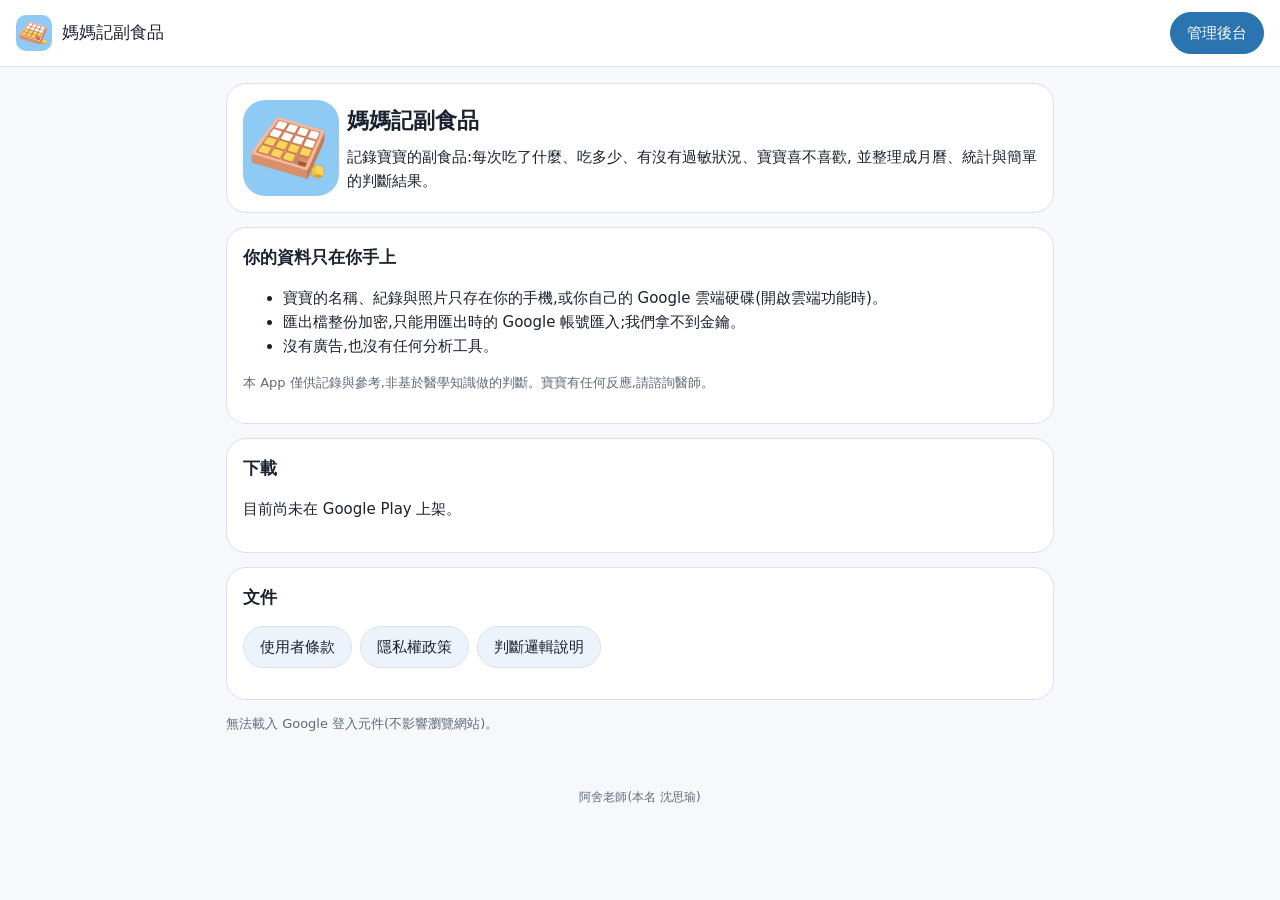
==== index.html @ 1a3c684b "Initial commit: website and admin console Static pages for GitHub Pages: home, terms, privacy policy" ====
<!doctype html>
<html lang="zh-Hant-TW">
<head>
  <meta charset="utf-8">
  <meta name="viewport" content="width=device-width, initial-scale=1">
  <title>媽媽記副食品</title>
  <meta name="description" content="記錄寶寶副食品的 App:吃了什麼、吃多少、有沒有過敏狀況。紀錄只存在你的手機與你自己的 Google 雲端硬碟。">
  <link rel="icon" type="image/png" href="favicon.png">
  <link rel="apple-touch-icon" href="apple-touch-icon.png">
  <link rel="stylesheet" href="css/style.css">
</head>
<body>
  <header class="top">
    <img src="favicon.png" alt="">
    <span class="title">媽媽記副食品</span>
    <span id="account" class="muted"></span>
    <div id="gsi"></div>
    <a id="admin-link" class="btn primary" href="admin.html" hidden>管理後台</a>
  </header>
  <main>
    <div class="card">
      <div class="row">
        <img src="icon_256.png" alt="App 圖示" width="96" height="96" style="border-radius: 22px">
        <div class="grow">
          <h1 style="margin: 0; font-size: 22px">媽媽記副食品</h1>
          <p style="margin: 6px 0 0">記錄寶寶的副食品:每次吃了什麼、吃多少、有沒有過敏狀況、寶寶喜不喜歡,
            並整理成月曆、統計與簡單的判斷結果。</p>
        </div>
      </div>
    </div>
    <div class="card">
      <h2 style="margin-top: 0; font-size: 17px">你的資料只在你手上</h2>
      <ul>
        <li>寶寶的名稱、紀錄與照片只存在你的手機,或你自己的 Google 雲端硬碟(開啟雲端功能時)。</li>
        <li>匯出檔整份加密,只能用匯出時的 Google 帳號匯入;我們拿不到金鑰。</li>
        <li>沒有廣告,也沒有任何分析工具。</li>
      </ul>
      <p class="muted">本 App 僅供記錄與參考,非基於醫學知識做的判斷。寶寶有任何反應,請諮詢醫師。</p>
    </div>
    <div class="card">
      <h2 style="margin-top: 0; font-size: 17px">下載</h2>
      <p id="play">目前尚未在 Google Play 上架。</p>
    </div>
    <div class="card">
      <h2 style="margin-top: 0; font-size: 17px">文件</h2>
      <p class="row">
        <a class="btn" href="legal.html?doc=terms">使用者條款</a>
        <a class="btn" href="legal.html?doc=privacy">隱私權政策</a>
        <a class="btn" href="legal.html?doc=judgement_guide">判斷邏輯說明</a>
      </p>
    </div>
    <p id="login-note" class="muted"></p>
  </main>
  <footer>阿舍老師(本名 沈思瑜)</footer>
  <script src="js/config.js"></script>
  <script src="js/api.js"></script>
  <script src="js/home.js"></script>
  <script src="https://accounts.google.com/gsi/client" async defer onload="window.mffHomeGsiReady && window.mffHomeGsiReady()"
    onerror="document.getElementById('login-note').textContent = '無法載入 Google 登入元件(不影響瀏覽網站)。'"></script>
</body>
</html>
---- css/style.css ----
/* 設計規範:風格 C「可愛粉藍」(design/DESIGN_SYSTEM.md)。網站跟著系統的深淺色。 */
:root {
  --bg: #f6f8fc;
  --surface: #ffffff;
  --surface2: #edf3fa;
  --border: #d9e2ec;
  --text: #1a2230;
  --text2: #4d5a6b;
  --muted: #5e6a7a;
  --accent: #2a74b0;
  --on-accent: #ffffff;
  --accent-soft: #e1eefa;
  --deco: #b85a35;
  --ok: #23805a;
  --warn: #956500;
  --danger: #bc4339;
  color-scheme: light;
}
@media (prefers-color-scheme: dark) {
  :root {
    --bg: #12161d;
    --surface: #1a2029;
    --surface2: #222a35;
    --border: #2e3846;
    --text: #eceff4;
    --text2: #aeb7c4;
    --muted: #8e98a6;
    --accent: #8ec9f5;
    --on-accent: #0a2740;
    --accent-soft: #213a52;
    --deco: #f5b99a;
    --ok: #8ed6b5;
    --warn: #f6cf7a;
    --danger: #f59a92;
    color-scheme: dark;
  }
}
* { box-sizing: border-box; }
html, body { margin: 0; padding: 0; }
body {
  background: var(--bg);
  color: var(--text);
  font-family: "Noto Sans TC", "PingFang TC", "Microsoft JhengHei", system-ui, sans-serif;
  font-size: 15px;
  line-height: 1.6;
}
a { color: var(--accent); }
header.top {
  background: var(--surface);
  border-bottom: 1px solid var(--border);
  padding: 12px 16px;
  display: flex;
  align-items: center;
  gap: 10px;
  flex-wrap: wrap;
}
header.top img { width: 36px; height: 36px; border-radius: 10px; }
header.top .title { font-weight: 500; font-size: 17px; flex: 1; min-width: 120px; }
main { max-width: 860px; margin: 0 auto; padding: 16px; }
.card {
  background: var(--surface);
  border-radius: 20px;
  padding: 16px;
  margin-bottom: 14px;
  border: 1px solid var(--border);
}
.muted { color: var(--muted); font-size: 13px; }
.warn { color: var(--warn); }
.danger { color: var(--danger); }
.ok { color: var(--ok); }
button, .btn {
  font: inherit;
  border: 1px solid var(--border);
  background: var(--surface2);
  color: var(--text);
  border-radius: 999px;
  padding: 8px 16px;
  min-height: 40px;
  cursor: pointer;
  text-decoration: none;
  display: inline-flex;
  align-items: center;
  gap: 6px;
}
button.primary, .btn.primary { background: var(--accent); color: var(--on-accent); border-color: var(--accent); font-weight: 500; }
button.danger { color: var(--danger); }
button:disabled { opacity: 0.45; cursor: not-allowed; }
input, select, textarea {
  font: inherit;
  color: var(--text);
  background: var(--surface2);
  border: 1px solid var(--border);
  border-radius: 12px;
  padding: 8px 10px;
  min-height: 40px;
}
textarea { width: 100%; min-height: 80px; }
table { width: 100%; border-collapse: collapse; }
th, td { text-align: left; padding: 6px 8px; border-bottom: 1px solid var(--border); vertical-align: top; }
th { font-weight: 500; color: var(--text2); font-size: 13px; }
.tabs { display: flex; gap: 6px; flex-wrap: wrap; margin-bottom: 12px; }
.tabs button.active { background: var(--accent-soft); border-color: var(--accent); }
.row { display: flex; gap: 8px; align-items: center; flex-wrap: wrap; }
.grow { flex: 1; }
.pill { display: inline-block; border-radius: 999px; padding: 0 10px; background: var(--surface2); font-size: 12px; }
.banner { border-radius: 14px; padding: 10px 14px; margin-bottom: 12px; background: var(--accent-soft); }
.banner.warn { background: color-mix(in srgb, var(--warn) 18%, var(--surface)); color: var(--text); }
.scroll-x { overflow-x: auto; }
pre.log { white-space: pre-wrap; word-break: break-all; font-size: 12px; background: var(--surface2); border-radius: 12px; padding: 10px; max-height: 420px; overflow: auto; }
.legal h2 { font-size: 18px; margin-top: 28px; }
.legal h3 { font-size: 16px; }
.legal blockquote { margin: 12px 0; padding: 10px 14px; background: var(--accent-soft); border-radius: 12px; }
.legal table { margin: 10px 0; font-size: 14px; }
.legal td, .legal th { border: 1px solid var(--border); }
footer { text-align: center; color: var(--muted); font-size: 12px; padding: 24px 16px 40px; }
@media (max-width: 480px) {
  main { padding: 12px; }
  .card { padding: 12px; }
}
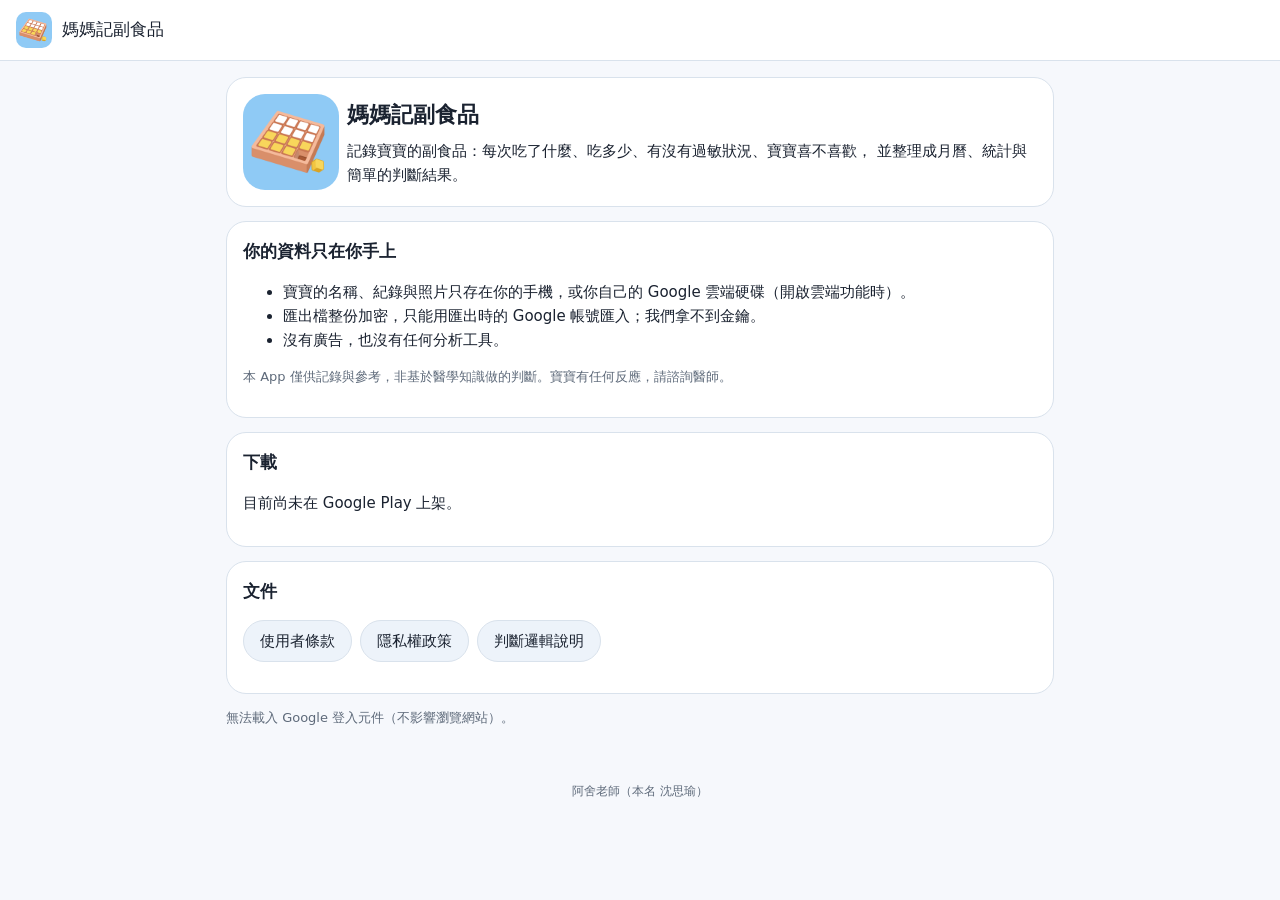
==== commit 0c980de1: "Polish the admin console and fill in the legal texts - Show the admin link only after an admin signs" ====
--- a/index.html
+++ b/index.html
@@ -4,7 +4,7 @@
   <meta charset="utf-8">
   <meta name="viewport" content="width=device-width, initial-scale=1">
   <title>媽媽記副食品</title>
-  <meta name="description" content="記錄寶寶副食品的 App:吃了什麼、吃多少、有沒有過敏狀況。紀錄只存在你的手機與你自己的 Google 雲端硬碟。">
+  <meta name="description" content="記錄寶寶副食品的 App：吃了什麼、吃多少、有沒有過敏狀況。紀錄只存在你的手機與你自己的 Google 雲端硬碟。">
   <link rel="icon" type="image/png" href="favicon.png">
   <link rel="apple-touch-icon" href="apple-touch-icon.png">
   <link rel="stylesheet" href="css/style.css">
@@ -23,7 +23,7 @@
         <img src="icon_256.png" alt="App 圖示" width="96" height="96" style="border-radius: 22px">
         <div class="grow">
           <h1 style="margin: 0; font-size: 22px">媽媽記副食品</h1>
-          <p style="margin: 6px 0 0">記錄寶寶的副食品:每次吃了什麼、吃多少、有沒有過敏狀況、寶寶喜不喜歡,
+          <p style="margin: 6px 0 0">記錄寶寶的副食品：每次吃了什麼、吃多少、有沒有過敏狀況、寶寶喜不喜歡，
             並整理成月曆、統計與簡單的判斷結果。</p>
         </div>
       </div>
@@ -31,11 +31,11 @@
     <div class="card">
       <h2 style="margin-top: 0; font-size: 17px">你的資料只在你手上</h2>
       <ul>
-        <li>寶寶的名稱、紀錄與照片只存在你的手機,或你自己的 Google 雲端硬碟(開啟雲端功能時)。</li>
-        <li>匯出檔整份加密,只能用匯出時的 Google 帳號匯入;我們拿不到金鑰。</li>
-        <li>沒有廣告,也沒有任何分析工具。</li>
+        <li>寶寶的名稱、紀錄與照片只存在你的手機，或你自己的 Google 雲端硬碟（開啟雲端功能時）。</li>
+        <li>匯出檔整份加密，只能用匯出時的 Google 帳號匯入；我們拿不到金鑰。</li>
+        <li>沒有廣告，也沒有任何分析工具。</li>
       </ul>
-      <p class="muted">本 App 僅供記錄與參考,非基於醫學知識做的判斷。寶寶有任何反應,請諮詢醫師。</p>
+      <p class="muted">本 App 僅供記錄與參考，非基於醫學知識做的判斷。寶寶有任何反應，請諮詢醫師。</p>
     </div>
     <div class="card">
       <h2 style="margin-top: 0; font-size: 17px">下載</h2>
@@ -51,11 +51,11 @@
     </div>
     <p id="login-note" class="muted"></p>
   </main>
-  <footer>阿舍老師(本名 沈思瑜)</footer>
+  <footer>阿舍老師（本名 沈思瑜）</footer>
   <script src="js/config.js"></script>
   <script src="js/api.js"></script>
   <script src="js/home.js"></script>
   <script src="https://accounts.google.com/gsi/client" async defer onload="window.mffHomeGsiReady && window.mffHomeGsiReady()"
-    onerror="document.getElementById('login-note').textContent = '無法載入 Google 登入元件(不影響瀏覽網站)。'"></script>
+    onerror="document.getElementById('login-note').textContent = '無法載入 Google 登入元件（不影響瀏覽網站）。'"></script>
 </body>
 </html>
--- a/css/style.css
+++ b/css/style.css
@@ -14,6 +14,7 @@
   --ok: #23805a;
   --warn: #956500;
   --danger: #bc4339;
+  --chevron: url("data:image/svg+xml,%3Csvg xmlns='http://www.w3.org/2000/svg' width='12' height='8' viewBox='0 0 12 8'%3E%3Cpath d='M1 1.5l5 5 5-5' fill='none' stroke='%234d5a6b' stroke-width='1.6' stroke-linecap='round' stroke-linejoin='round'/%3E%3C/svg%3E");
   color-scheme: light;
 }
 @media (prefers-color-scheme: dark) {
@@ -24,6 +25,7 @@
     --border: #2e3846;
     --text: #eceff4;
     --text2: #aeb7c4;
+    --chevron: url("data:image/svg+xml,%3Csvg xmlns='http://www.w3.org/2000/svg' width='12' height='8' viewBox='0 0 12 8'%3E%3Cpath d='M1 1.5l5 5 5-5' fill='none' stroke='%23aeb7c4' stroke-width='1.6' stroke-linecap='round' stroke-linejoin='round'/%3E%3C/svg%3E");
     --muted: #8e98a6;
     --accent: #8ec9f5;
     --on-accent: #0a2740;
@@ -95,13 +97,42 @@
   min-height: 40px;
 }
 textarea { width: 100%; min-height: 80px; }
+/* 下拉選單:換成自己的箭頭,和右邊框留出距離(瀏覽器內建的箭頭貼著邊,也調不了位置)。 */
+select {
+  appearance: none;
+  -webkit-appearance: none;
+  padding-right: 36px;
+  background-image: var(--chevron);
+  background-repeat: no-repeat;
+  background-position: right 14px center;
+  background-size: 12px 8px;
+}
+/* 勾選框與單選鈕不套用一般輸入框的內距與高度,否則會被撐大、把旁邊的文字擠到下一行。 */
+input[type="checkbox"], input[type="radio"] {
+  min-height: 0;
+  width: 18px;
+  height: 18px;
+  margin: 0;
+  padding: 0;
+  accent-color: var(--accent);
+}
 table { width: 100%; border-collapse: collapse; }
 th, td { text-align: left; padding: 6px 8px; border-bottom: 1px solid var(--border); vertical-align: top; }
+/* 後台的表格每格都是輸入框或按鈕:文字、勾選框跟著輸入框垂直置中,勾選框和說明文字排在同一行。 */
+#app th, #app td { vertical-align: middle; }
+#app td label { display: inline-flex; align-items: center; gap: 6px; white-space: nowrap; }
 th { font-weight: 500; color: var(--text2); font-size: 13px; }
 .tabs { display: flex; gap: 6px; flex-wrap: wrap; margin-bottom: 12px; }
 .tabs button.active { background: var(--accent-soft); border-color: var(--accent); }
 .row { display: flex; gap: 8px; align-items: center; flex-wrap: wrap; }
 .grow { flex: 1; }
+/* 公用資料的兩行(副食品清單、單位)各有一組按鈕,行與行之間留開,按鈕才不會黏在一起。 */
+.release-line + .release-line { margin-top: 12px; }
+/* 表單列裡的文字欄位:撐滿剩下的寬度,窄螢幕時至少保留能看清楚內容的寬度(放不下就換行)。 */
+.field-name { flex: 1 1 12em; min-width: 10em; }
+.field-emoji { flex: 0 0 4.5em; width: 4.5em; text-align: center; }
+.cell-name { width: 100%; min-width: 7em; box-sizing: border-box; }
+.cell-sort { width: 5em; }
 .pill { display: inline-block; border-radius: 999px; padding: 0 10px; background: var(--surface2); font-size: 12px; }
 .banner { border-radius: 14px; padding: 10px 14px; margin-bottom: 12px; background: var(--accent-soft); }
 .banner.warn { background: color-mix(in srgb, var(--warn) 18%, var(--surface)); color: var(--text); }
@@ -117,3 +148,6 @@
   main { padding: 12px; }
   .card { padding: 12px; }
 }
+
+/* .btn、button 等寫了 display 的元素,瀏覽器內建的 [hidden] 會被蓋掉,要明確壓回去。 */
+[hidden] { display: none !important; }
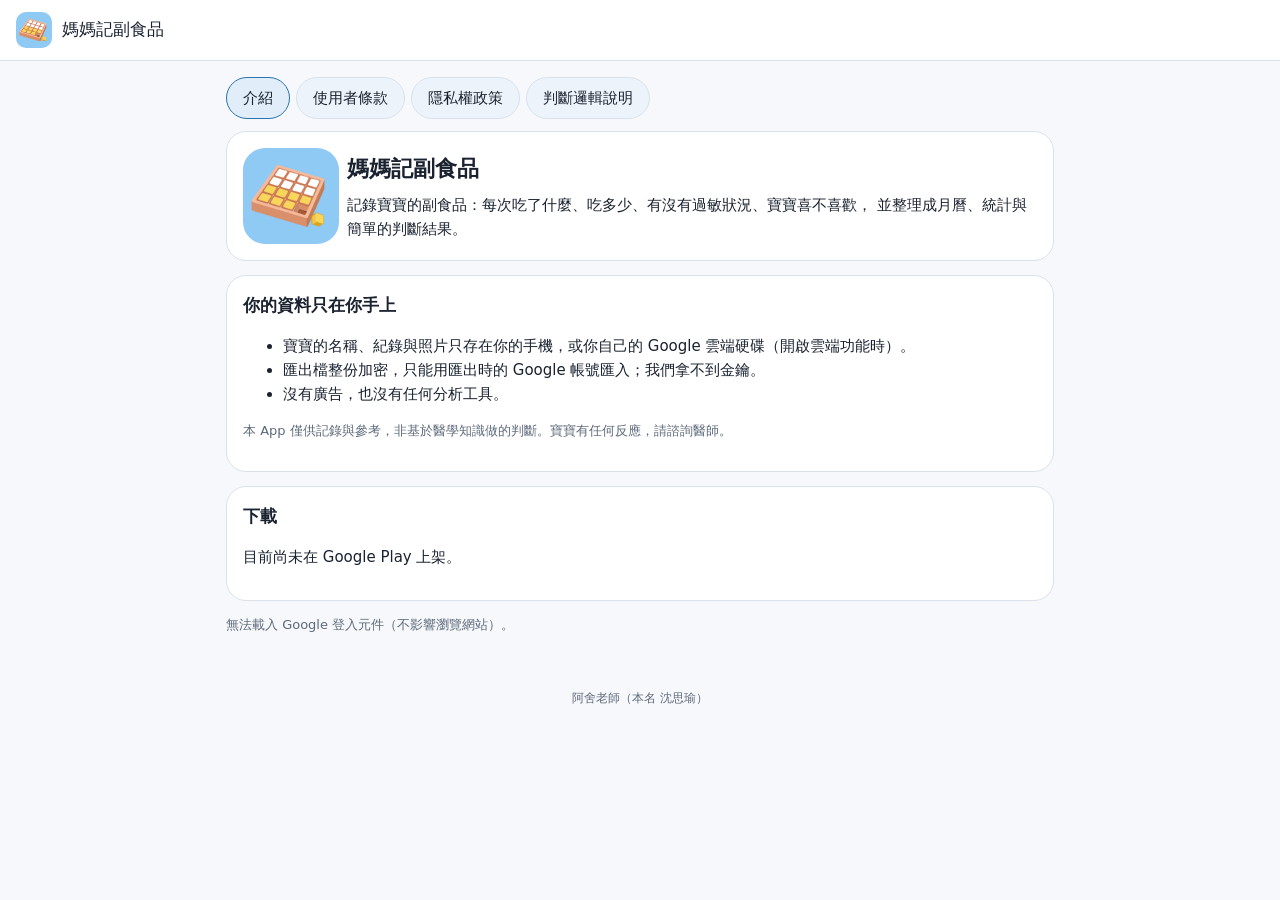
==== commit 7d18ae4f: "Put the documents in tabs at the top of the home page The intro, terms, privacy policy and judgement" ====
--- a/index.html
+++ b/index.html
@@ -18,42 +18,44 @@
     <a id="admin-link" class="btn primary" href="admin.html" hidden>管理後台</a>
   </header>
   <main>
-    <div class="card">
-      <div class="row">
-        <img src="icon_256.png" alt="App 圖示" width="96" height="96" style="border-radius: 22px">
-        <div class="grow">
-          <h1 style="margin: 0; font-size: 22px">媽媽記副食品</h1>
-          <p style="margin: 6px 0 0">記錄寶寶的副食品：每次吃了什麼、吃多少、有沒有過敏狀況、寶寶喜不喜歡，
-            並整理成月曆、統計與簡單的判斷結果。</p>
+    <nav class="tabs" id="tabs">
+      <button data-doc="" class="active">介紹</button>
+      <button data-doc="terms">使用者條款</button>
+      <button data-doc="privacy">隱私權政策</button>
+      <button data-doc="judgement_guide">判斷邏輯說明</button>
+    </nav>
+    <article class="card legal" id="doc" hidden></article>
+    <div id="intro">
+      <div class="card">
+        <div class="row">
+          <img src="icon_256.png" alt="App 圖示" width="96" height="96" style="border-radius: 22px">
+          <div class="grow">
+            <h1 style="margin: 0; font-size: 22px">媽媽記副食品</h1>
+            <p style="margin: 6px 0 0">記錄寶寶的副食品：每次吃了什麼、吃多少、有沒有過敏狀況、寶寶喜不喜歡，
+              並整理成月曆、統計與簡單的判斷結果。</p>
+          </div>
         </div>
       </div>
-    </div>
-    <div class="card">
-      <h2 style="margin-top: 0; font-size: 17px">你的資料只在你手上</h2>
-      <ul>
-        <li>寶寶的名稱、紀錄與照片只存在你的手機，或你自己的 Google 雲端硬碟（開啟雲端功能時）。</li>
-        <li>匯出檔整份加密，只能用匯出時的 Google 帳號匯入；我們拿不到金鑰。</li>
-        <li>沒有廣告，也沒有任何分析工具。</li>
-      </ul>
-      <p class="muted">本 App 僅供記錄與參考，非基於醫學知識做的判斷。寶寶有任何反應，請諮詢醫師。</p>
-    </div>
-    <div class="card">
-      <h2 style="margin-top: 0; font-size: 17px">下載</h2>
-      <p id="play">目前尚未在 Google Play 上架。</p>
-    </div>
-    <div class="card">
-      <h2 style="margin-top: 0; font-size: 17px">文件</h2>
-      <p class="row">
-        <a class="btn" href="legal.html?doc=terms">使用者條款</a>
-        <a class="btn" href="legal.html?doc=privacy">隱私權政策</a>
-        <a class="btn" href="legal.html?doc=judgement_guide">判斷邏輯說明</a>
-      </p>
+      <div class="card">
+        <h2 style="margin-top: 0; font-size: 17px">你的資料只在你手上</h2>
+        <ul>
+          <li>寶寶的名稱、紀錄與照片只存在你的手機，或你自己的 Google 雲端硬碟（開啟雲端功能時）。</li>
+          <li>匯出檔整份加密，只能用匯出時的 Google 帳號匯入；我們拿不到金鑰。</li>
+          <li>沒有廣告，也沒有任何分析工具。</li>
+        </ul>
+        <p class="muted">本 App 僅供記錄與參考，非基於醫學知識做的判斷。寶寶有任何反應，請諮詢醫師。</p>
+      </div>
+      <div class="card">
+        <h2 style="margin-top: 0; font-size: 17px">下載</h2>
+        <p id="play">目前尚未在 Google Play 上架。</p>
+      </div>
     </div>
     <p id="login-note" class="muted"></p>
   </main>
   <footer>阿舍老師（本名 沈思瑜）</footer>
   <script src="js/config.js"></script>
   <script src="js/api.js"></script>
+  <script src="js/md.js"></script>
   <script src="js/home.js"></script>
   <script src="https://accounts.google.com/gsi/client" async defer onload="window.mffHomeGsiReady && window.mffHomeGsiReady()"
     onerror="document.getElementById('login-note').textContent = '無法載入 Google 登入元件（不影響瀏覽網站）。'"></script>
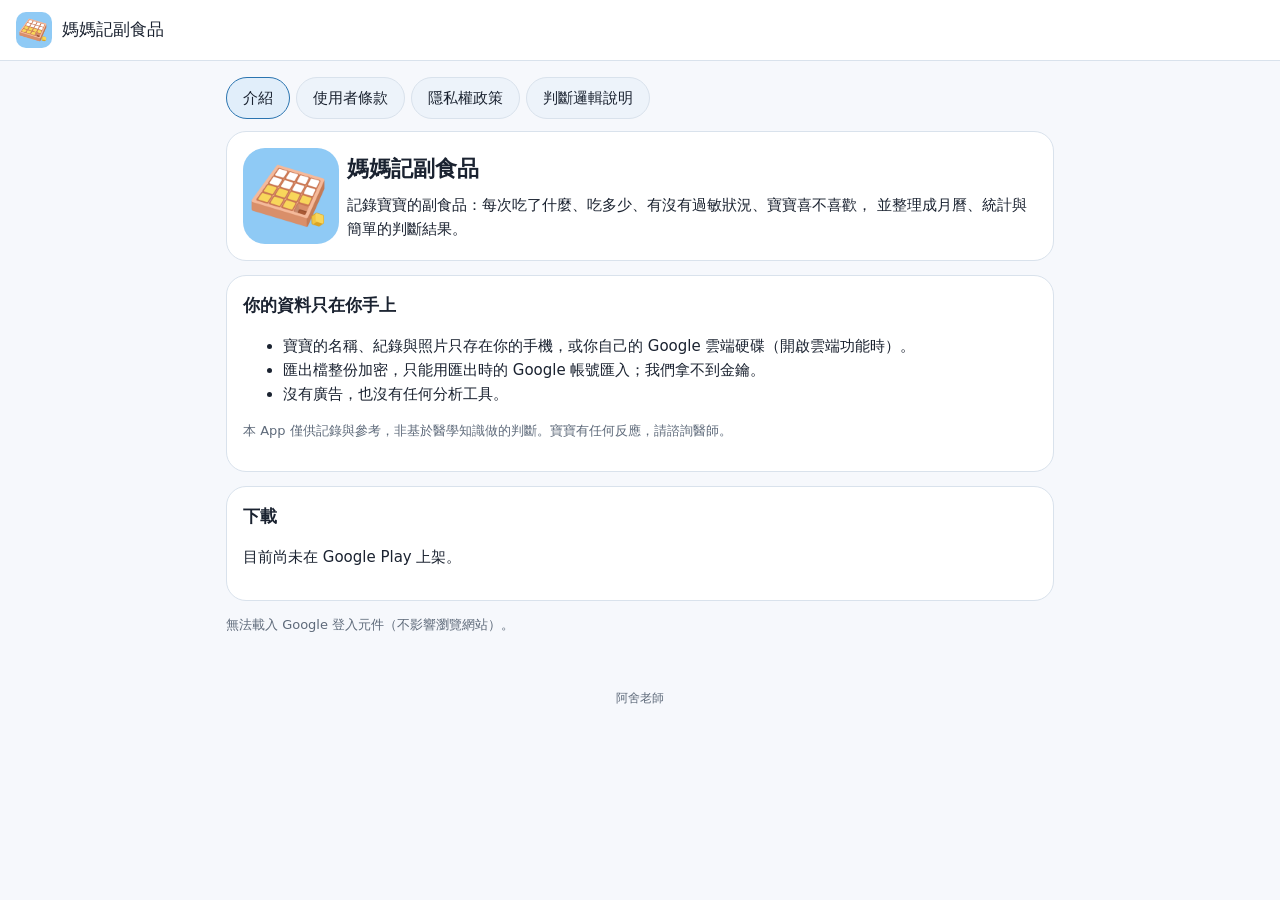
==== commit 6798754c: "Legal texts and home page: no real name, two notes, clickable emails, dark sign-in button - Drop the" ====
--- a/index.html
+++ b/index.html
@@ -52,7 +52,7 @@
     </div>
     <p id="login-note" class="muted"></p>
   </main>
-  <footer>阿舍老師（本名 沈思瑜）</footer>
+  <footer>阿舍老師</footer>
   <script src="js/config.js"></script>
   <script src="js/api.js"></script>
   <script src="js/md.js"></script>
--- a/css/style.css
+++ b/css/style.css
@@ -151,3 +151,7 @@
 
 /* .btn、button 等寫了 display 的元素,瀏覽器內建的 [hidden] 會被蓋掉,要明確壓回去。 */
 [hidden] { display: none !important; }
+
+/* Google 登入鈕在 iframe 裡,裡面是淺色;外層頁面是深色時瀏覽器會幫 iframe 鋪白底(兩邊的 color-scheme 不同)。
+   讓 iframe 也當成淺色,背景就保持透明。 */
+#gsi iframe { color-scheme: light; }
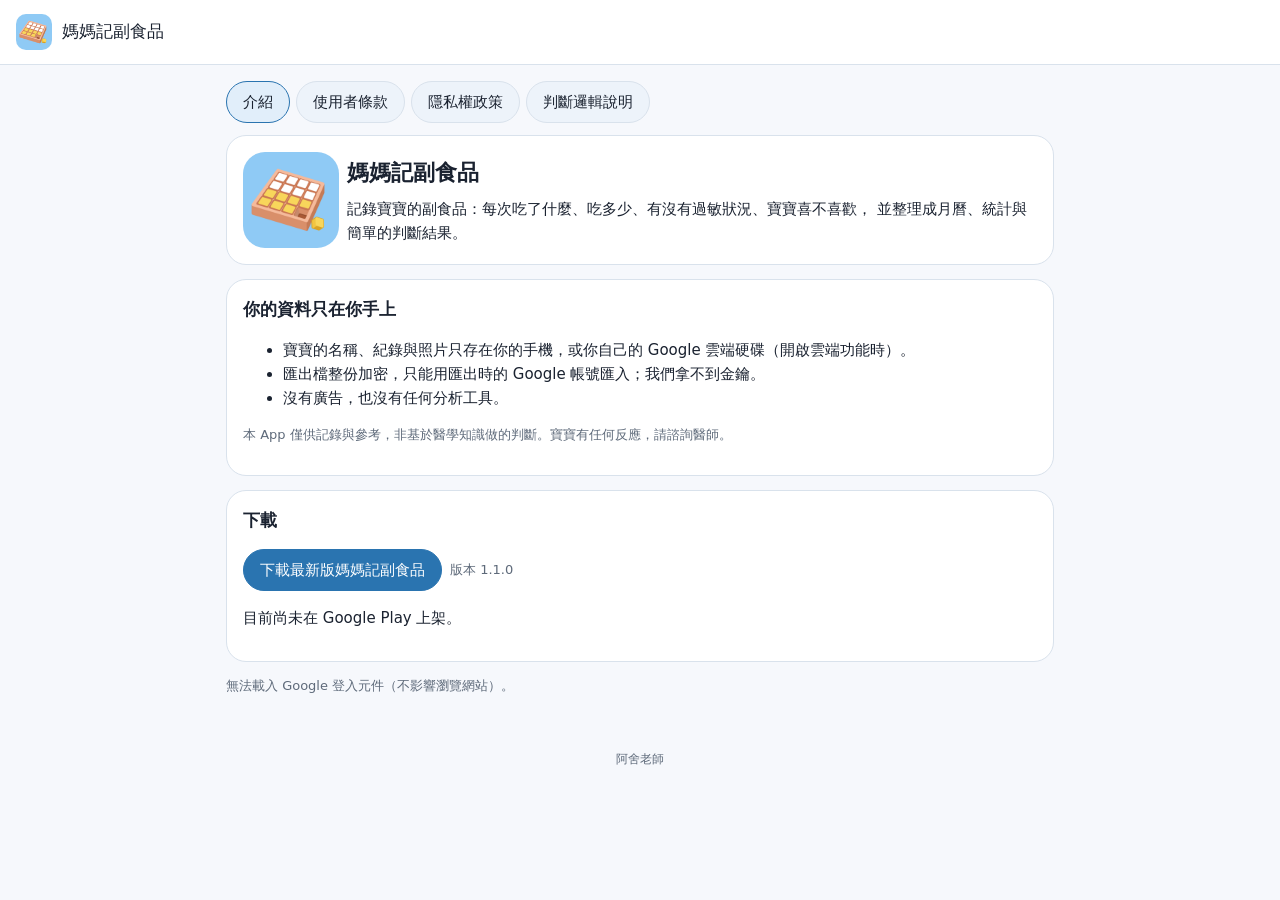
==== commit dcca4f36: "Link the latest APK from the home page The download card links to mama-fufood-<version>.apk on the a" ====
--- a/index.html
+++ b/index.html
@@ -47,6 +47,10 @@
       </div>
       <div class="card">
         <h2 style="margin-top: 0; font-size: 17px">下載</h2>
+        <p class="row" id="apk" hidden>
+          <a id="apk-link" class="btn primary" href="">下載最新版媽媽記副食品</a>
+          <span id="apk-version" class="muted"></span>
+        </p>
         <p id="play">目前尚未在 Google Play 上架。</p>
       </div>
     </div>
--- a/css/style.css
+++ b/css/style.css
@@ -152,6 +152,11 @@
 /* .btn、button 等寫了 display 的元素,瀏覽器內建的 [hidden] 會被蓋掉,要明確壓回去。 */
 [hidden] { display: none !important; }
 
-/* Google 登入鈕在 iframe 裡,裡面是淺色;外層頁面是深色時瀏覽器會幫 iframe 鋪白底(兩邊的 color-scheme 不同)。
-   讓 iframe 也當成淺色,背景就保持透明。 */
-#gsi iframe { color-scheme: light; }
+/* Google 登入鈕的白色矩形。登入鈕畫在 Google 的 iframe 裡:iframe 64×44、margin -2px -12px,
+   裡面的按鈕只有 40×40,四周那一圈(上下 2px、左右 12px)是 iframe 裡面的文件畫的白底,
+   深色頁面上就變成按鈕外面的白色矩形。跨來源的內容改不到,在 iframe 元素上設 background
+   或 color-scheme 都沒有用;有效的做法是把那一圈裁掉,round 讓裁切也是圓的。
+   數值取自 Google 目前的實作,哪天他們改了,白框可能回來,但不影響登入。 */
+#gsi iframe[src*="accounts.google.com"] { clip-path: inset(2px 12px round 999px); }
+/* 再保險一層,不依賴 Google 內部的尺寸:外層固定成 40×40 的圓,超出去的部分(包括那圈白底)都看不到。 */
+#gsi { width: 40px; height: 40px; border-radius: 50%; overflow: hidden; flex: 0 0 auto; }
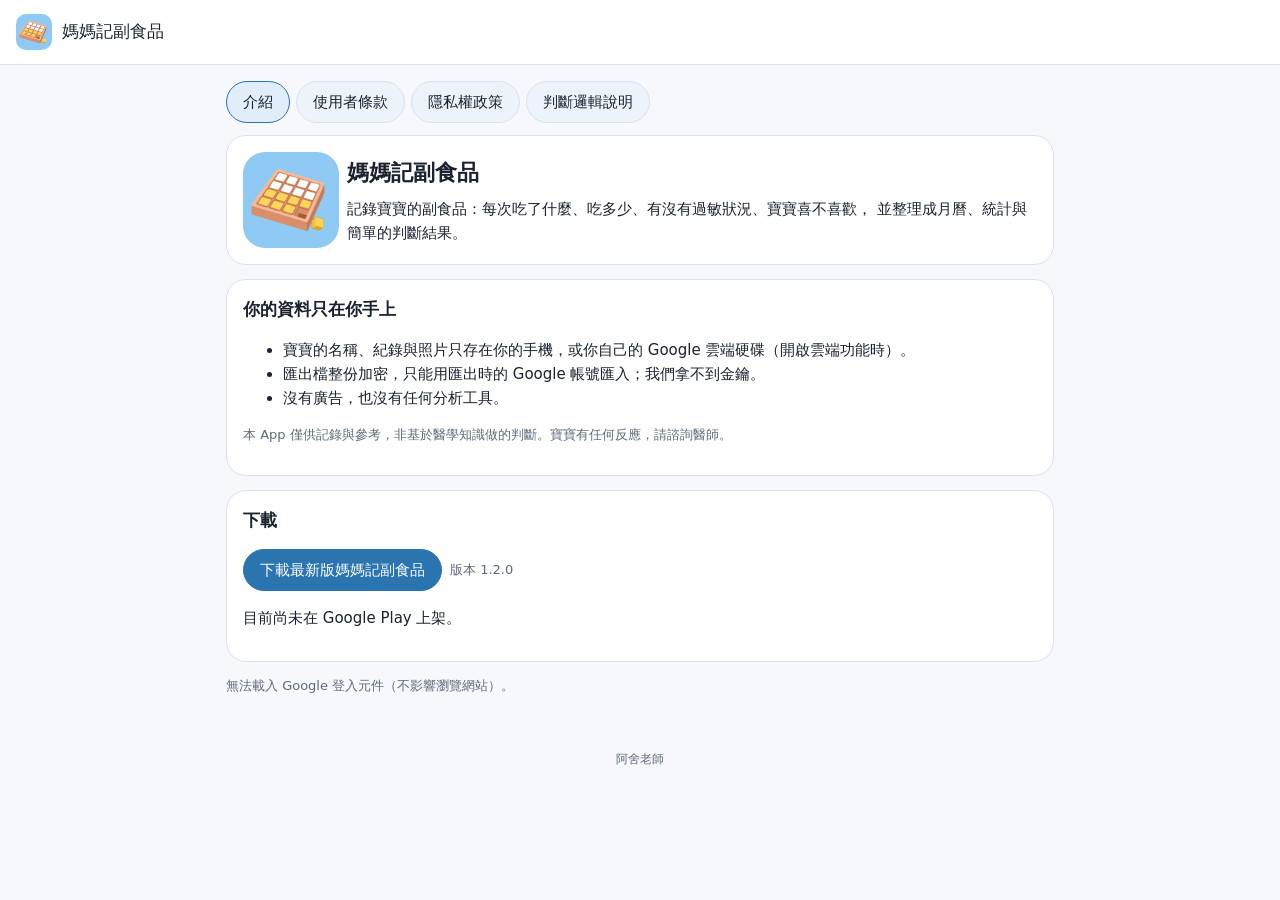
==== commit 67ed1429: "Use the full mama-fufood name for JavaScript globals Rename mffApi, MFF_CONFIG, mffHomeGsiReady and " ====
--- a/index.html
+++ b/index.html
@@ -61,7 +61,7 @@
   <script src="js/api.js"></script>
   <script src="js/md.js"></script>
   <script src="js/home.js"></script>
-  <script src="https://accounts.google.com/gsi/client" async defer onload="window.mffHomeGsiReady && window.mffHomeGsiReady()"
+  <script src="https://accounts.google.com/gsi/client" async defer onload="window.mamaFufoodHomeGsiReady && window.mamaFufoodHomeGsiReady()"
     onerror="document.getElementById('login-note').textContent = '無法載入 Google 登入元件（不影響瀏覽網站）。'"></script>
 </body>
 </html>
--- a/css/style.css
+++ b/css/style.css
@@ -1,4 +1,4 @@
-/* 設計規範:風格 C「可愛粉藍」(design/DESIGN_SYSTEM.md)。網站跟著系統的深淺色。 */
+/* 設計規範:風格「可愛粉藍」。網站跟著系統的深淺色。 */
 :root {
   --bg: #f6f8fc;
   --surface: #ffffff;
